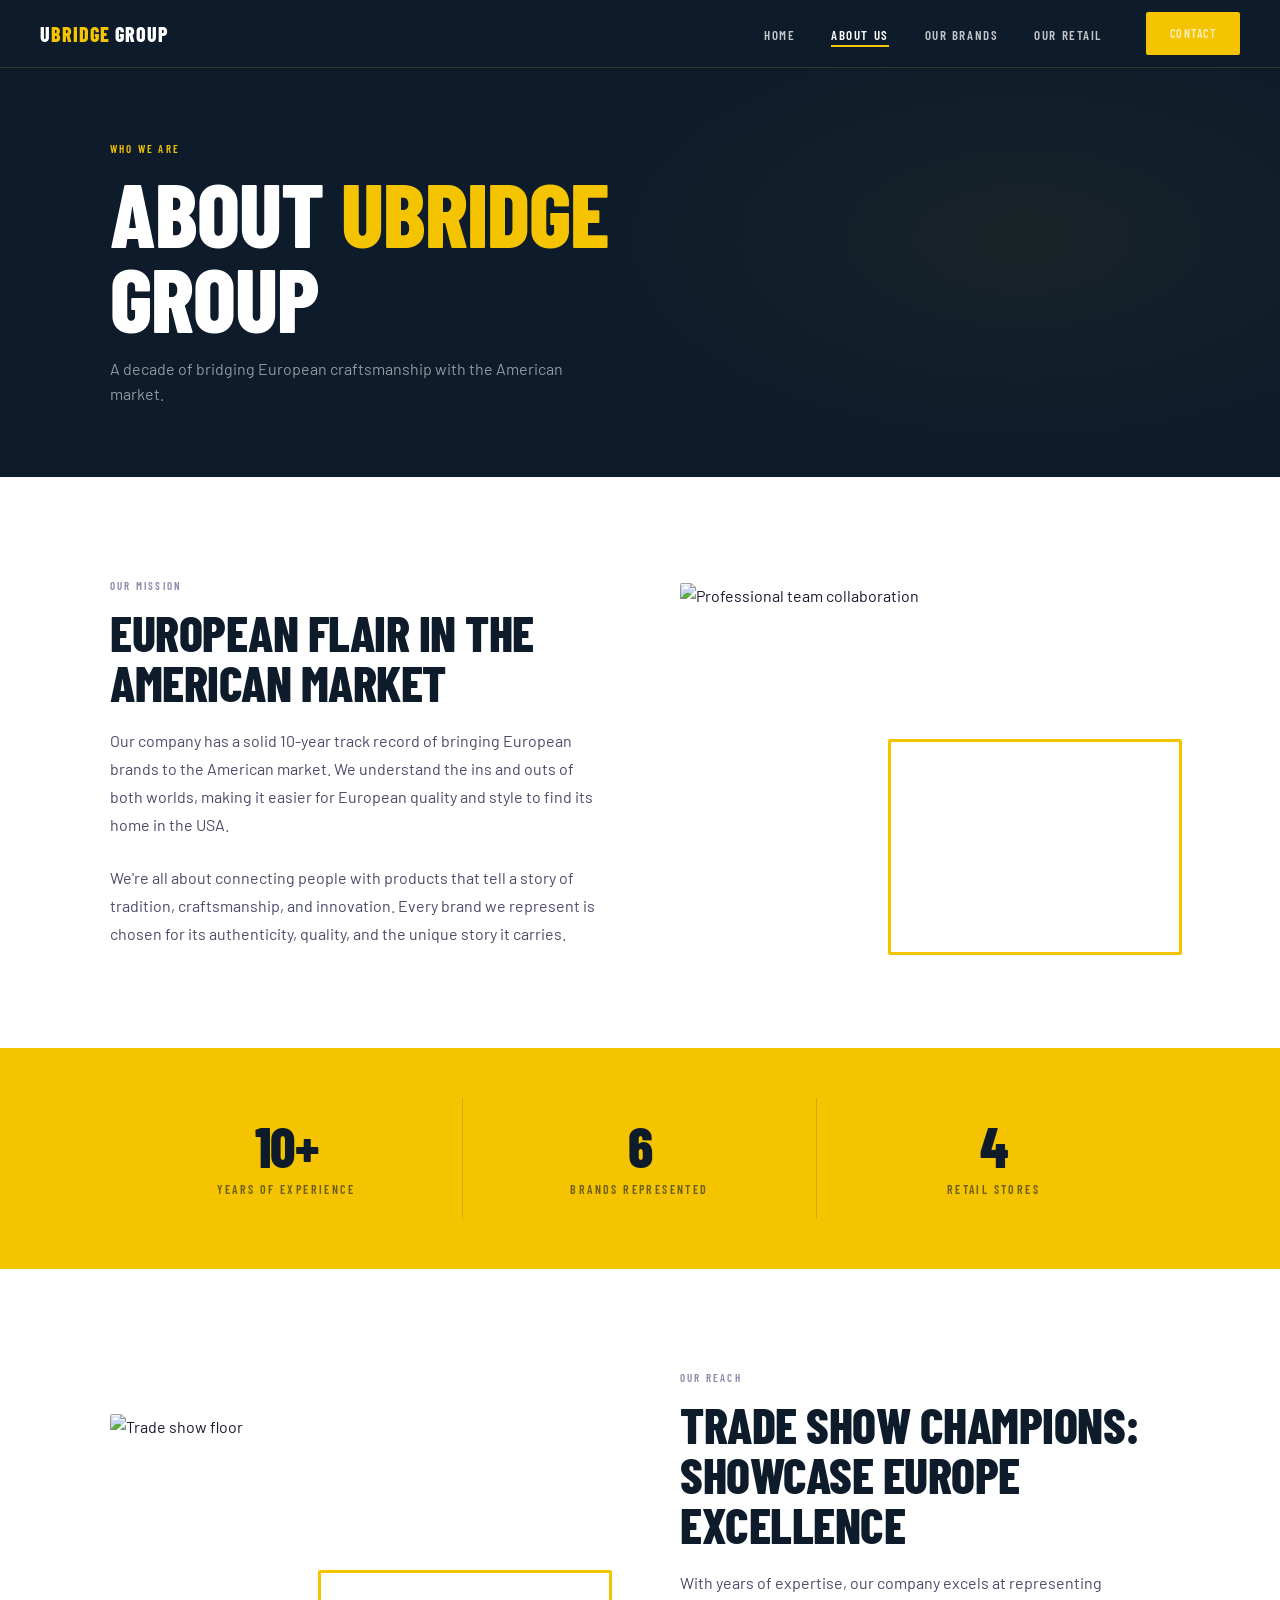
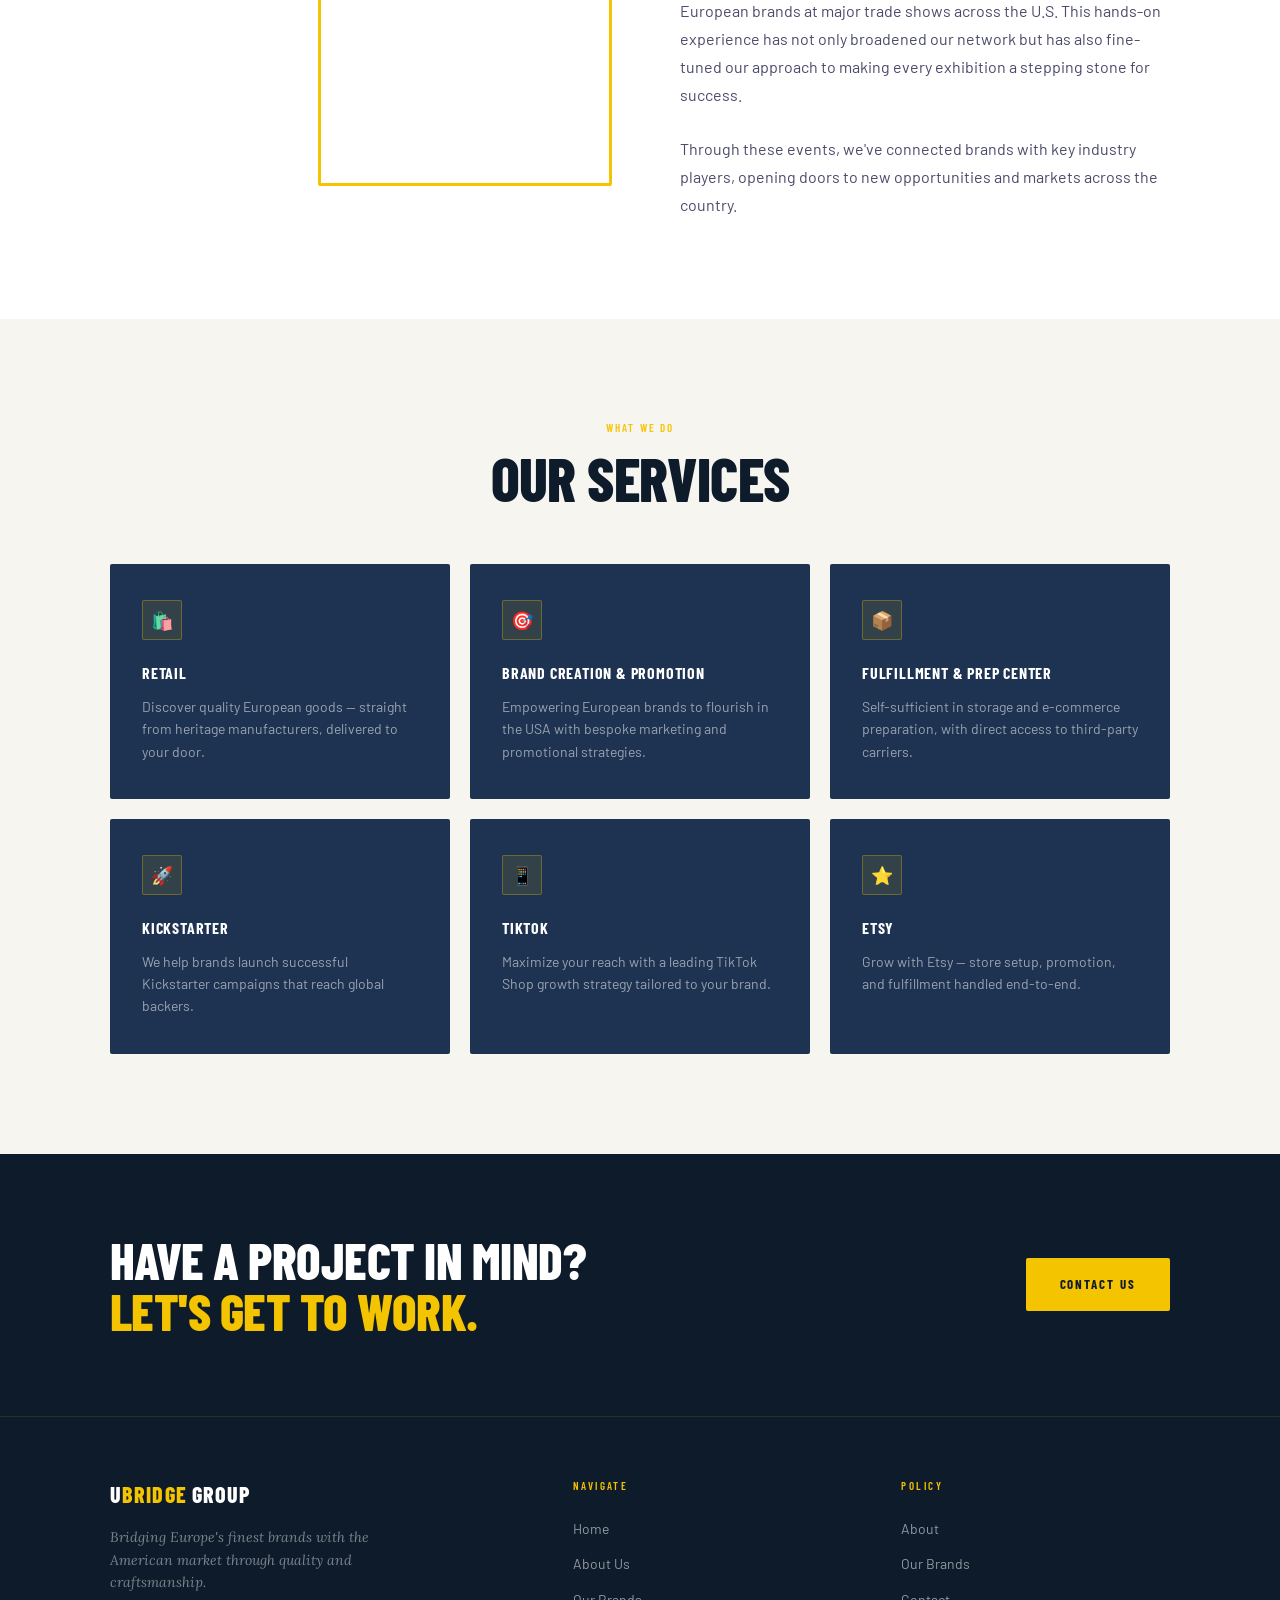
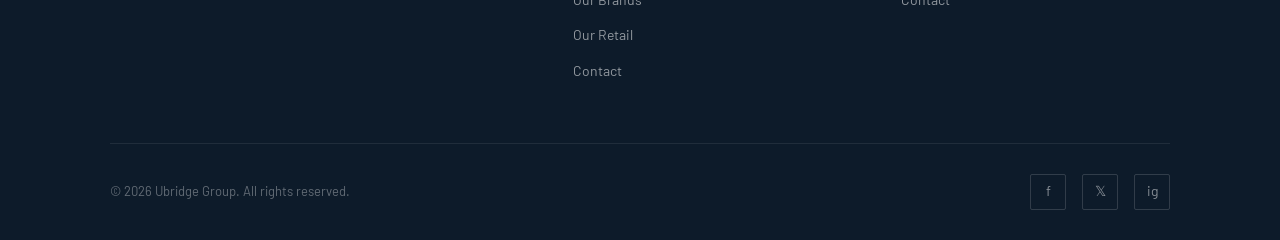
==== about.html @ 3485ab91 "Add files via upload" ====
<!DOCTYPE html>
<html lang="en">
<head>
  <meta charset="UTF-8" />
  <meta name="viewport" content="width=device-width, initial-scale=1.0" />
  <title>About Us — Ubridge Group</title>
  <meta name="description" content="Learn about Ubridge Group's decade-long mission of bringing European excellence to the American market." />
  <link rel="stylesheet" href="style.css" />
</head>
<body>

  <nav class="nav" id="nav">
    <a href="index.html" class="nav__logo">U<span>bridge</span> Group</a>
    <ul class="nav__links" id="navLinks">
      <li><a href="index.html">Home</a></li>
      <li><a href="about.html" class="active">About Us</a></li>
      <li><a href="brands.html">Our Brands</a></li>
      <li><a href="retail.html">Our Retail</a></li>
      <li><a href="contact.html" class="btn btn--yellow">Contact</a></li>
    </ul>
    <button class="nav__hamburger" id="hamburger" aria-label="Menu">
      <span></span><span></span><span></span>
    </button>
  </nav>

  <!-- PAGE HERO -->
  <section class="page-hero">
    <div class="container">
      <span class="label">Who We Are</span>
      <h1 class="page-hero__title">About <span>Ubridge</span><br>Group</h1>
      <p class="page-hero__sub">A decade of bridging European craftsmanship with the American market.</p>
    </div>
  </section>

  <!-- MISSION -->
  <section class="section">
    <div class="container">
      <div class="identity__inner">
        <div class="identity__text fade-up">
          <span class="label label--light">Our Mission</span>
          <h2 class="identity__title">European Flair in the American Market</h2>
          <p class="identity__body">Our company has a solid 10-year track record of bringing European brands to the American market. We understand the ins and outs of both worlds, making it easier for European quality and style to find its home in the USA.</p>
          <br>
          <p class="identity__body">We're all about connecting people with products that tell a story of tradition, craftsmanship, and innovation. Every brand we represent is chosen for its authenticity, quality, and the unique story it carries.</p>
        </div>
        <div class="identity__image fade-up" style="transition-delay:0.15s">
          <img src="https://images.unsplash.com/photo-1600880292203-757bb62b4baf?w=800&q=80" alt="Professional team collaboration" />
        </div>
      </div>
    </div>
  </section>

  <!-- STATS -->
  <div class="stats">
    <div class="container">
      <div class="stats__grid">
        <div class="stat fade-up">
          <div class="stat__number">10+</div>
          <div class="stat__label">Years of Experience</div>
        </div>
        <div class="stat fade-up" style="transition-delay:0.1s">
          <div class="stat__number">6</div>
          <div class="stat__label">Brands Represented</div>
        </div>
        <div class="stat fade-up" style="transition-delay:0.2s">
          <div class="stat__number">4</div>
          <div class="stat__label">Retail Stores</div>
        </div>
      </div>
    </div>
  </div>

  <!-- TRADE SHOWS -->
  <section class="section">
    <div class="container">
      <div class="identity__inner identity__inner--reverse">
        <div class="identity__text fade-up">
          <span class="label label--light">Our Reach</span>
          <h2 class="identity__title">Trade Show Champions: Showcase Europe Excellence</h2>
          <p class="identity__body">With years of expertise, our company excels at representing European brands at major trade shows across the U.S. This hands-on experience has not only broadened our network but has also fine-tuned our approach to making every exhibition a stepping stone for success.</p>
          <br>
          <p class="identity__body">Through these events, we've connected brands with key industry players, opening doors to new opportunities and markets across the country.</p>
        </div>
        <div class="identity__image fade-up" style="transition-delay:0.15s">
          <img src="https://images.unsplash.com/photo-1540575467063-178a50c2df87?w=800&q=80" alt="Trade show floor" />
        </div>
      </div>
    </div>
  </section>

  <!-- WHAT WE DO -->
  <section class="section section--off">
    <div class="container">
      <div class="fade-up" style="text-align:center; margin-bottom:56px;">
        <span class="label">What We Do</span>
        <h2 class="section-title" style="margin:0 auto;">Our Services</h2>
      </div>
      <div class="services__grid" style="background:transparent; gap:20px;">
        <div class="service-card fade-up" style="border-radius:2px;">
          <div class="service-card__icon">🛍️</div>
          <div class="service-card__title">Retail</div>
          <p class="service-card__desc">Discover quality European goods — straight from heritage manufacturers, delivered to your door.</p>
        </div>
        <div class="service-card fade-up" style="transition-delay:0.1s;border-radius:2px;">
          <div class="service-card__icon">🎯</div>
          <div class="service-card__title">Brand Creation &amp; Promotion</div>
          <p class="service-card__desc">Empowering European brands to flourish in the USA with bespoke marketing and promotional strategies.</p>
        </div>
        <div class="service-card fade-up" style="transition-delay:0.2s;border-radius:2px;">
          <div class="service-card__icon">📦</div>
          <div class="service-card__title">Fulfillment &amp; Prep Center</div>
          <p class="service-card__desc">Self-sufficient in storage and e-commerce preparation, with direct access to third-party carriers.</p>
        </div>
        <div class="service-card fade-up" style="transition-delay:0.3s;border-radius:2px;">
          <div class="service-card__icon">🚀</div>
          <div class="service-card__title">Kickstarter</div>
          <p class="service-card__desc">We help brands launch successful Kickstarter campaigns that reach global backers.</p>
        </div>
        <div class="service-card fade-up" style="transition-delay:0.4s;border-radius:2px;">
          <div class="service-card__icon">📱</div>
          <div class="service-card__title">TikTok</div>
          <p class="service-card__desc">Maximize your reach with a leading TikTok Shop growth strategy tailored to your brand.</p>
        </div>
        <div class="service-card fade-up" style="transition-delay:0.5s;border-radius:2px;">
          <div class="service-card__icon">⭐</div>
          <div class="service-card__title">Etsy</div>
          <p class="service-card__desc">Grow with Etsy — store setup, promotion, and fulfillment handled end-to-end.</p>
        </div>
      </div>
    </div>
  </section>

  <!-- CTA BANNER -->
  <section class="cta-banner">
    <div class="container">
      <div class="cta-banner__inner">
        <h2 class="cta-banner__title">Have a project in mind?<br><span>Let's get to work.</span></h2>
        <a href="contact.html" class="btn btn--yellow">Contact Us</a>
      </div>
    </div>
  </section>

  <!-- FOOTER -->
  <footer class="footer">
    <div class="container">
      <div class="footer__inner">
        <div>
          <div class="footer__logo">U<span>bridge</span> Group</div>
          <p class="footer__tagline">Bridging Europe's finest brands with the American market through quality and craftsmanship.</p>
        </div>
        <div>
          <div class="footer__heading">Navigate</div>
          <ul class="footer__links">
            <li><a href="index.html">Home</a></li>
            <li><a href="about.html">About Us</a></li>
            <li><a href="brands.html">Our Brands</a></li>
            <li><a href="retail.html">Our Retail</a></li>
            <li><a href="contact.html">Contact</a></li>
          </ul>
        </div>
        <div>
          <div class="footer__heading">Policy</div>
          <ul class="footer__links">
            <li><a href="about.html">About</a></li>
            <li><a href="brands.html">Our Brands</a></li>
            <li><a href="contact.html">Contact</a></li>
          </ul>
        </div>
      </div>
      <div class="footer__bottom">
        <span class="footer__copy">© 2026 Ubridge Group. All rights reserved.</span>
        <div class="footer__socials">
          <a href="#" aria-label="Facebook">f</a>
          <a href="#" aria-label="X / Twitter">𝕏</a>
          <a href="#" aria-label="Instagram">ig</a>
        </div>
      </div>
    </div>
  </footer>

  <script src="main.js"></script>
</body>
</html>
---- style.css ----
@import url('https://fonts.googleapis.com/css2?family=Barlow+Condensed:wght@400;600;700;800&family=Lora:ital,wght@0,400;0,500;1,400&family=Barlow:wght@300;400;500&display=swap');

/* ── TOKENS ── */
:root {
  --navy:      #0d1b2a;
  --navy-mid:  #142236;
  --navy-light:#1e3352;
  --yellow:    #f5c400;
  --yellow-dim:#d4a900;
  --white:     #ffffff;
  --off-white: #f7f5f0;
  --grey:      #e8e5e0;
  --text:      #1a1a2e;
  --text-mid:  #4a4a6a;
  --text-light:#8888aa;

  --font-display: 'Barlow Condensed', sans-serif;
  --font-body:    'Barlow', sans-serif;
  --font-accent:  'Lora', serif;

  --radius: 2px;
  --transition: 0.3s cubic-bezier(0.25, 0.46, 0.45, 0.94);
  --max-width: 1140px;
}

/* ── RESET ── */
*, *::before, *::after { box-sizing: border-box; margin: 0; padding: 0; }
html { scroll-behavior: smooth; }
body {
  font-family: var(--font-body);
  font-weight: 400;
  color: var(--text);
  background: var(--white);
  line-height: 1.6;
  overflow-x: hidden;
}
img { display: block; max-width: 100%; }
a { text-decoration: none; color: inherit; }
ul { list-style: none; }

/* ── UTILITIES ── */
.container {
  max-width: var(--max-width);
  margin: 0 auto;
  padding: 0 40px;
}
.section { padding: 100px 0; }
.section--dark { background: var(--navy); color: var(--white); }
.section--off { background: var(--off-white); }

.label {
  font-family: var(--font-display);
  font-size: 11px;
  font-weight: 600;
  letter-spacing: 0.2em;
  text-transform: uppercase;
  color: var(--yellow);
  display: block;
  margin-bottom: 12px;
}
.label--light { color: var(--text-light); }

.btn {
  display: inline-block;
  font-family: var(--font-display);
  font-weight: 700;
  font-size: 13px;
  letter-spacing: 0.15em;
  text-transform: uppercase;
  padding: 14px 32px;
  border: 2px solid transparent;
  cursor: pointer;
  transition: var(--transition);
  border-radius: var(--radius);
}
.btn--yellow {
  background: var(--yellow);
  color: var(--navy);
  border-color: var(--yellow);
}
.btn--yellow:hover {
  background: transparent;
  color: var(--yellow);
}
.btn--outline {
  background: transparent;
  color: var(--white);
  border-color: rgba(255,255,255,0.5);
}
.btn--outline:hover {
  border-color: var(--yellow);
  color: var(--yellow);
}
.btn--navy {
  background: var(--navy);
  color: var(--white);
  border-color: var(--navy);
}
.btn--navy:hover {
  background: transparent;
  color: var(--navy);
}

/* ── NAV ── */
.nav {
  position: fixed;
  top: 0; left: 0; right: 0;
  z-index: 1000;
  padding: 0 40px;
  height: 68px;
  display: flex;
  align-items: center;
  justify-content: space-between;
  background: var(--navy);
  border-bottom: 1px solid rgba(245,196,0,0.15);
  transition: var(--transition);
}
.nav.scrolled {
  box-shadow: 0 4px 30px rgba(0,0,0,0.3);
}
.nav__logo {
  font-family: var(--font-display);
  font-weight: 800;
  font-size: 20px;
  letter-spacing: 0.05em;
  text-transform: uppercase;
  color: var(--white);
}
.nav__logo span { color: var(--yellow); }
.nav__links {
  display: flex;
  gap: 36px;
  align-items: center;
}
.nav__links a {
  font-family: var(--font-display);
  font-size: 13px;
  font-weight: 600;
  letter-spacing: 0.12em;
  text-transform: uppercase;
  color: rgba(255,255,255,0.75);
  transition: color var(--transition);
  position: relative;
}
.nav__links a::after {
  content: '';
  position: absolute;
  bottom: -4px; left: 0; right: 0;
  height: 2px;
  background: var(--yellow);
  transform: scaleX(0);
  transform-origin: left;
  transition: transform var(--transition);
}
.nav__links a:hover,
.nav__links a.active { color: var(--white); }
.nav__links a:hover::after,
.nav__links a.active::after { transform: scaleX(1); }
.nav__links .btn { margin-left: 8px; padding: 10px 22px; font-size: 12px; }

.nav__hamburger {
  display: none;
  flex-direction: column;
  gap: 5px;
  cursor: pointer;
  padding: 4px;
}
.nav__hamburger span {
  display: block;
  width: 24px;
  height: 2px;
  background: var(--white);
  transition: var(--transition);
}

/* ── HERO ── */
.hero {
  min-height: 100vh;
  background: var(--navy);
  display: flex;
  align-items: center;
  position: relative;
  overflow: hidden;
  padding-top: 68px;
}
.hero__bg {
  position: absolute;
  inset: 0;
  background:
    radial-gradient(ellipse 80% 60% at 70% 50%, rgba(245,196,0,0.06) 0%, transparent 60%),
    radial-gradient(ellipse 50% 80% at 10% 80%, rgba(30,51,82,0.8) 0%, transparent 50%);
}
.hero__grid-lines {
  position: absolute;
  inset: 0;
  background-image:
    linear-gradient(rgba(245,196,0,0.04) 1px, transparent 1px),
    linear-gradient(90deg, rgba(245,196,0,0.04) 1px, transparent 1px);
  background-size: 80px 80px;
}
.hero__content {
  position: relative;
  z-index: 2;
  max-width: var(--max-width);
  margin: 0 auto;
  padding: 0 40px;
  width: 100%;
}
.hero__eyebrow {
  font-family: var(--font-display);
  font-size: 12px;
  font-weight: 600;
  letter-spacing: 0.3em;
  text-transform: uppercase;
  color: var(--yellow);
  margin-bottom: 24px;
  display: flex;
  align-items: center;
  gap: 12px;
}
.hero__eyebrow::before {
  content: '';
  display: block;
  width: 40px;
  height: 2px;
  background: var(--yellow);
}
.hero__title {
  font-family: var(--font-display);
  font-size: clamp(60px, 9vw, 120px);
  font-weight: 800;
  line-height: 0.9;
  text-transform: uppercase;
  color: var(--white);
  letter-spacing: -0.01em;
  margin-bottom: 32px;
}
.hero__title em {
  font-style: normal;
  color: var(--yellow);
  display: block;
}
.hero__subtitle {
  font-family: var(--font-accent);
  font-size: 18px;
  font-style: italic;
  color: rgba(255,255,255,0.65);
  max-width: 480px;
  line-height: 1.7;
  margin-bottom: 48px;
}
.hero__actions {
  display: flex;
  gap: 16px;
  flex-wrap: wrap;
}
.hero__scroll {
  position: absolute;
  bottom: 40px;
  left: 50%;
  transform: translateX(-50%);
  display: flex;
  flex-direction: column;
  align-items: center;
  gap: 8px;
  color: rgba(255,255,255,0.4);
  font-family: var(--font-display);
  font-size: 10px;
  letter-spacing: 0.2em;
  text-transform: uppercase;
  animation: bounce 2s infinite;
}
.hero__scroll::after {
  content: '';
  display: block;
  width: 1px;
  height: 40px;
  background: linear-gradient(to bottom, rgba(245,196,0,0.6), transparent);
}
@keyframes bounce {
  0%, 100% { transform: translateX(-50%) translateY(0); }
  50% { transform: translateX(-50%) translateY(6px); }
}

/* ── SERVICES STRIP ── */
.services {
  background: var(--navy-mid);
  padding: 70px 0;
  border-top: 1px solid rgba(245,196,0,0.12);
  border-bottom: 1px solid rgba(245,196,0,0.12);
}
.services__grid {
  display: grid;
  grid-template-columns: repeat(3, 1fr);
  gap: 2px;
}
.service-card {
  padding: 36px 32px;
  background: var(--navy-light);
  transition: var(--transition);
  position: relative;
  overflow: hidden;
}
.service-card::before {
  content: '';
  position: absolute;
  bottom: 0; left: 0; right: 0;
  height: 3px;
  background: var(--yellow);
  transform: scaleX(0);
  transition: transform var(--transition);
}
.service-card:hover { background: rgba(30,51,82,0.9); }
.service-card:hover::before { transform: scaleX(1); }
.service-card__icon {
  width: 40px;
  height: 40px;
  background: rgba(245,196,0,0.1);
  border: 1px solid rgba(245,196,0,0.3);
  border-radius: var(--radius);
  display: flex;
  align-items: center;
  justify-content: center;
  margin-bottom: 20px;
  font-size: 18px;
}
.service-card__title {
  font-family: var(--font-display);
  font-size: 16px;
  font-weight: 700;
  letter-spacing: 0.05em;
  text-transform: uppercase;
  color: var(--white);
  margin-bottom: 10px;
}
.service-card__desc {
  font-size: 14px;
  color: rgba(255,255,255,0.55);
  line-height: 1.6;
}

/* ── IDENTITY SECTIONS ── */
.identity {
  padding: 100px 0;
}
.identity__inner {
  display: grid;
  grid-template-columns: 1fr 1fr;
  gap: 80px;
  align-items: center;
}
.identity__inner--reverse { direction: rtl; }
.identity__inner--reverse > * { direction: ltr; }
.identity__text {}
.identity__title {
  font-family: var(--font-display);
  font-size: clamp(32px, 4vw, 50px);
  font-weight: 800;
  text-transform: uppercase;
  line-height: 1.0;
  letter-spacing: -0.01em;
  color: var(--navy);
  margin-bottom: 20px;
}
.identity__body {
  font-size: 16px;
  color: var(--text-mid);
  line-height: 1.75;
}
.identity__image {
  position: relative;
}
.identity__image img {
  width: 100%;
  height: 360px;
  object-fit: cover;
  border-radius: var(--radius);
}
.identity__image::after {
  content: '';
  position: absolute;
  bottom: -12px;
  right: -12px;
  width: 60%;
  height: 60%;
  border: 3px solid var(--yellow);
  border-radius: var(--radius);
  z-index: -1;
}

/* ── STATS BAR ── */
.stats {
  background: var(--yellow);
  padding: 50px 0;
}
.stats__grid {
  display: grid;
  grid-template-columns: repeat(3, 1fr);
  gap: 0;
  text-align: center;
}
.stat {
  padding: 20px;
  border-right: 1px solid rgba(13,27,42,0.15);
}
.stat:last-child { border-right: none; }
.stat__number {
  font-family: var(--font-display);
  font-size: 56px;
  font-weight: 800;
  color: var(--navy);
  line-height: 1;
  letter-spacing: -0.02em;
}
.stat__label {
  font-family: var(--font-display);
  font-size: 12px;
  font-weight: 600;
  letter-spacing: 0.2em;
  text-transform: uppercase;
  color: rgba(13,27,42,0.6);
  margin-top: 6px;
}

/* ── BRANDS PREVIEW ── */
.brands-preview { padding: 100px 0; background: var(--off-white); }
.section-header {
  display: flex;
  justify-content: space-between;
  align-items: flex-end;
  margin-bottom: 56px;
}
.section-title {
  font-family: var(--font-display);
  font-size: clamp(36px, 5vw, 60px);
  font-weight: 800;
  text-transform: uppercase;
  letter-spacing: -0.01em;
  color: var(--navy);
  line-height: 1.0;
}
.section-title--white { color: var(--white); }

/* ── BRANDS GRID ── */
.brands-grid {
  display: grid;
  grid-template-columns: repeat(3, 1fr);
  gap: 20px;
}
.brand-card {
  background: var(--white);
  overflow: hidden;
  border-radius: var(--radius);
  transition: var(--transition);
  box-shadow: 0 2px 20px rgba(0,0,0,0.06);
  cursor: default;
}
.brand-card:hover {
  transform: translateY(-4px);
  box-shadow: 0 12px 40px rgba(0,0,0,0.12);
}
.brand-card__image {
  width: 100%;
  height: 220px;
  object-fit: cover;
  transition: transform 0.5s ease;
}
.brand-card:hover .brand-card__image { transform: scale(1.04); }
.brand-card__body {
  padding: 24px;
}
.brand-card__name {
  font-family: var(--font-display);
  font-size: 14px;
  font-weight: 700;
  letter-spacing: 0.12em;
  text-transform: uppercase;
  color: var(--navy);
  margin-bottom: 8px;
}
.brand-card__desc {
  font-size: 14px;
  color: var(--text-mid);
  line-height: 1.6;
}

/* Full brands page grid */
.brands-full-grid {
  display: grid;
  grid-template-columns: repeat(2, 1fr);
  gap: 32px;
}
.brand-full-card {
  background: var(--white);
  border-radius: var(--radius);
  overflow: hidden;
  box-shadow: 0 2px 20px rgba(0,0,0,0.06);
  transition: var(--transition);
}
.brand-full-card:hover {
  transform: translateY(-4px);
  box-shadow: 0 12px 40px rgba(13,27,42,0.12);
}
.brand-full-card__image {
  width: 100%;
  height: 280px;
  object-fit: cover;
  transition: transform 0.5s ease;
}
.brand-full-card:hover .brand-full-card__image { transform: scale(1.03); }
.brand-full-card__body {
  padding: 28px 32px;
}
.brand-full-card__name {
  font-family: var(--font-display);
  font-size: 18px;
  font-weight: 700;
  letter-spacing: 0.1em;
  text-transform: uppercase;
  color: var(--navy);
  margin-bottom: 10px;
}
.brand-full-card__desc {
  font-size: 15px;
  color: var(--text-mid);
  line-height: 1.7;
}

/* ── TESTIMONIALS ── */
.testimonials { padding: 100px 0; background: var(--white); }
.testimonials__grid {
  display: grid;
  grid-template-columns: repeat(3, 1fr);
  gap: 24px;
  margin-top: 56px;
}
.testimonial {
  padding: 36px 32px;
  background: var(--off-white);
  border-left: 3px solid var(--yellow);
  position: relative;
}
.testimonial__text {
  font-family: var(--font-accent);
  font-style: italic;
  font-size: 15px;
  color: var(--text-mid);
  line-height: 1.75;
  margin-bottom: 24px;
}
.testimonial__author {
  display: flex;
  align-items: center;
  gap: 12px;
}
.testimonial__avatar {
  width: 40px;
  height: 40px;
  background: var(--navy);
  border-radius: 50%;
  display: flex;
  align-items: center;
  justify-content: center;
  font-family: var(--font-display);
  font-weight: 700;
  font-size: 14px;
  color: var(--yellow);
  flex-shrink: 0;
}
.testimonial__name {
  font-family: var(--font-display);
  font-size: 13px;
  font-weight: 700;
  text-transform: uppercase;
  letter-spacing: 0.08em;
  color: var(--navy);
}
.testimonial__company {
  font-size: 12px;
  color: var(--text-light);
  margin-top: 2px;
}

/* ── CTA BANNER ── */
.cta-banner {
  background: var(--navy);
  padding: 80px 0;
}
.cta-banner__inner {
  display: flex;
  justify-content: space-between;
  align-items: center;
  gap: 40px;
}
.cta-banner__title {
  font-family: var(--font-display);
  font-size: clamp(32px, 4vw, 54px);
  font-weight: 800;
  text-transform: uppercase;
  color: var(--white);
  line-height: 1.0;
  letter-spacing: -0.01em;
}
.cta-banner__title span { color: var(--yellow); }

/* ── PAGE HERO (inner pages) ── */
.page-hero {
  background: var(--navy);
  padding: 140px 0 70px;
  position: relative;
  overflow: hidden;
}
.page-hero::after {
  content: '';
  position: absolute;
  inset: 0;
  background: radial-gradient(ellipse 60% 80% at 80% 50%, rgba(245,196,0,0.05) 0%, transparent 60%);
  pointer-events: none;
}
.page-hero__title {
  font-family: var(--font-display);
  font-size: clamp(48px, 7vw, 90px);
  font-weight: 800;
  text-transform: uppercase;
  color: var(--white);
  letter-spacing: -0.01em;
  line-height: 0.95;
  position: relative;
  z-index: 1;
}
.page-hero__title span { color: var(--yellow); }
.page-hero__sub {
  font-size: 16px;
  color: rgba(255,255,255,0.55);
  margin-top: 16px;
  max-width: 500px;
  position: relative;
  z-index: 1;
}

/* ── RETAIL SECTION ── */
.retail-cards {
  display: grid;
  grid-template-columns: repeat(3, 1fr);
  gap: 24px;
  margin-bottom: 60px;
}
.retail-card {
  background: var(--white);
  border-radius: var(--radius);
  overflow: hidden;
  box-shadow: 0 2px 20px rgba(0,0,0,0.06);
  padding: 36px 32px 40px;
  transition: var(--transition);
  position: relative;
  border-top: 3px solid var(--yellow);
}
.retail-card:hover {
  transform: translateY(-4px);
  box-shadow: 0 12px 40px rgba(13,27,42,0.1);
}
.retail-card__icon {
  width: 48px;
  height: 48px;
  background: var(--navy);
  display: flex;
  align-items: center;
  justify-content: center;
  border-radius: var(--radius);
  margin-bottom: 20px;
  font-size: 22px;
}
.retail-card__name {
  font-family: var(--font-display);
  font-size: 18px;
  font-weight: 700;
  letter-spacing: 0.06em;
  text-transform: uppercase;
  color: var(--navy);
  margin-bottom: 10px;
}
.retail-card__desc {
  font-size: 14px;
  color: var(--text-mid);
  line-height: 1.7;
  margin-bottom: 24px;
}
.retail-card__link {
  font-family: var(--font-display);
  font-size: 12px;
  font-weight: 700;
  letter-spacing: 0.15em;
  text-transform: uppercase;
  color: var(--yellow-dim);
  display: flex;
  align-items: center;
  gap: 6px;
  transition: gap var(--transition);
}
.retail-card:hover .retail-card__link { gap: 10px; }

/* BH PREP feature block */
.prep-block {
  display: grid;
  grid-template-columns: 1fr 1fr;
  gap: 0;
  background: var(--navy);
  border-radius: var(--radius);
  overflow: hidden;
  margin: 60px 0;
}
.prep-block__content {
  padding: 60px;
  display: flex;
  flex-direction: column;
  justify-content: center;
}
.prep-block__tag {
  font-family: var(--font-display);
  font-size: 10px;
  font-weight: 600;
  letter-spacing: 0.25em;
  text-transform: uppercase;
  color: var(--yellow);
  margin-bottom: 16px;
}
.prep-block__title {
  font-family: var(--font-display);
  font-size: 44px;
  font-weight: 800;
  text-transform: uppercase;
  color: var(--white);
  line-height: 1.0;
  margin-bottom: 20px;
}
.prep-block__desc {
  font-size: 15px;
  color: rgba(255,255,255,0.6);
  line-height: 1.75;
  margin-bottom: 32px;
}
.prep-block__image {
  height: 100%;
  min-height: 400px;
  object-fit: cover;
  width: 100%;
}

/* distributor block */
.distributor {
  display: grid;
  grid-template-columns: 1fr 1fr;
  gap: 60px;
  align-items: center;
  padding: 80px 0;
}
.distributor__image {
  background: var(--off-white);
  border-radius: var(--radius);
  overflow: hidden;
  padding: 40px;
  display: flex;
  align-items: center;
  justify-content: center;
  min-height: 320px;
}
.distributor__image img { max-height: 240px; object-fit: contain; }
.distributor__title {
  font-family: var(--font-display);
  font-size: 36px;
  font-weight: 800;
  text-transform: uppercase;
  color: var(--navy);
  line-height: 1.05;
  margin-bottom: 20px;
}
.distributor__body {
  font-size: 15px;
  color: var(--text-mid);
  line-height: 1.8;
  margin-bottom: 16px;
}

/* ── CONTACT PAGE ── */
.contact-grid {
  display: grid;
  grid-template-columns: 1fr 1.4fr;
  gap: 80px;
  align-items: start;
}
.contact-info__title {
  font-family: var(--font-display);
  font-size: 28px;
  font-weight: 700;
  text-transform: uppercase;
  color: var(--navy);
  margin-bottom: 16px;
}
.contact-info__body {
  font-size: 15px;
  color: var(--text-mid);
  line-height: 1.8;
  margin-bottom: 36px;
}
.contact-detail {
  display: flex;
  align-items: flex-start;
  gap: 16px;
  margin-bottom: 24px;
}
.contact-detail__icon {
  width: 44px;
  height: 44px;
  background: var(--navy);
  border-radius: var(--radius);
  display: flex;
  align-items: center;
  justify-content: center;
  font-size: 18px;
  flex-shrink: 0;
}
.contact-detail__label {
  font-family: var(--font-display);
  font-size: 11px;
  font-weight: 600;
  letter-spacing: 0.2em;
  text-transform: uppercase;
  color: var(--yellow-dim);
  margin-bottom: 4px;
}
.contact-detail__value {
  font-size: 15px;
  color: var(--text);
}

.contact-form { }
.form-row {
  display: grid;
  grid-template-columns: 1fr 1fr;
  gap: 20px;
}
.form-group { margin-bottom: 20px; }
.form-group label {
  display: block;
  font-family: var(--font-display);
  font-size: 11px;
  font-weight: 600;
  letter-spacing: 0.18em;
  text-transform: uppercase;
  color: var(--text-mid);
  margin-bottom: 8px;
}
.form-group input,
.form-group select,
.form-group textarea {
  width: 100%;
  padding: 14px 18px;
  border: 1.5px solid var(--grey);
  border-radius: var(--radius);
  font-family: var(--font-body);
  font-size: 15px;
  color: var(--text);
  background: var(--white);
  transition: border-color var(--transition);
  outline: none;
  -webkit-appearance: none;
}
.form-group input:focus,
.form-group select:focus,
.form-group textarea:focus {
  border-color: var(--navy);
}
.form-group textarea { resize: vertical; min-height: 130px; }

/* ── FOOTER ── */
.footer {
  background: var(--navy);
  padding: 60px 0 30px;
  border-top: 1px solid rgba(245,196,0,0.12);
}
.footer__inner {
  display: grid;
  grid-template-columns: 1.5fr 1fr 1fr;
  gap: 60px;
  margin-bottom: 50px;
}
.footer__logo {
  font-family: var(--font-display);
  font-size: 22px;
  font-weight: 800;
  letter-spacing: 0.05em;
  text-transform: uppercase;
  color: var(--white);
  margin-bottom: 14px;
}
.footer__logo span { color: var(--yellow); }
.footer__tagline {
  font-family: var(--font-accent);
  font-style: italic;
  font-size: 14px;
  color: rgba(255,255,255,0.45);
  line-height: 1.6;
  max-width: 260px;
}
.footer__heading {
  font-family: var(--font-display);
  font-size: 11px;
  font-weight: 600;
  letter-spacing: 0.22em;
  text-transform: uppercase;
  color: var(--yellow);
  margin-bottom: 20px;
}
.footer__links li { margin-bottom: 10px; }
.footer__links a {
  font-size: 14px;
  color: rgba(255,255,255,0.55);
  transition: color var(--transition);
}
.footer__links a:hover { color: var(--white); }
.footer__bottom {
  display: flex;
  justify-content: space-between;
  align-items: center;
  padding-top: 30px;
  border-top: 1px solid rgba(255,255,255,0.08);
}
.footer__copy {
  font-size: 13px;
  color: rgba(255,255,255,0.35);
}
.footer__socials {
  display: flex;
  gap: 16px;
}
.footer__socials a {
  width: 36px;
  height: 36px;
  border: 1px solid rgba(255,255,255,0.15);
  border-radius: var(--radius);
  display: flex;
  align-items: center;
  justify-content: center;
  color: rgba(255,255,255,0.5);
  font-size: 14px;
  transition: var(--transition);
}
.footer__socials a:hover {
  border-color: var(--yellow);
  color: var(--yellow);
}

/* ── ANIMATIONS ── */
.fade-up {
  opacity: 0;
  transform: translateY(30px);
  transition: opacity 0.7s ease, transform 0.7s ease;
}
.fade-up.visible {
  opacity: 1;
  transform: none;
}

/* ── RESPONSIVE ── */
@media (max-width: 900px) {
  .container { padding: 0 24px; }
  .section { padding: 70px 0; }

  .nav__links { display: none; }
  .nav__links.open {
    display: flex;
    flex-direction: column;
    position: absolute;
    top: 68px;
    left: 0; right: 0;
    background: var(--navy);
    padding: 24px 24px 32px;
    gap: 20px;
    border-bottom: 1px solid rgba(245,196,0,0.15);
  }
  .nav__hamburger { display: flex; }

  .hero__title { font-size: clamp(48px, 12vw, 80px); }
  .services__grid { grid-template-columns: 1fr 1fr; }
  .identity__inner { grid-template-columns: 1fr; gap: 40px; }
  .identity__inner--reverse { direction: ltr; }
  .brands-grid { grid-template-columns: 1fr 1fr; }
  .brands-full-grid { grid-template-columns: 1fr; }
  .testimonials__grid { grid-template-columns: 1fr; }
  .cta-banner__inner { flex-direction: column; text-align: center; }
  .retail-cards { grid-template-columns: 1fr; }
  .prep-block { grid-template-columns: 1fr; }
  .prep-block__image { min-height: 260px; }
  .distributor { grid-template-columns: 1fr; }
  .contact-grid { grid-template-columns: 1fr; }
  .form-row { grid-template-columns: 1fr; }
  .footer__inner { grid-template-columns: 1fr 1fr; gap: 40px; }
  .stats__grid { grid-template-columns: 1fr; }
  .stat { border-right: none; border-bottom: 1px solid rgba(13,27,42,0.15); }
  .stat:last-child { border-bottom: none; }
  .section-header { flex-direction: column; align-items: flex-start; gap: 20px; }
}

@media (max-width: 600px) {
  .services__grid { grid-template-columns: 1fr; }
  .brands-grid { grid-template-columns: 1fr; }
  .footer__inner { grid-template-columns: 1fr; }
  .footer__bottom { flex-direction: column; gap: 16px; text-align: center; }
  .hero__actions { flex-direction: column; }
  .hero__actions .btn { text-align: center; }
}
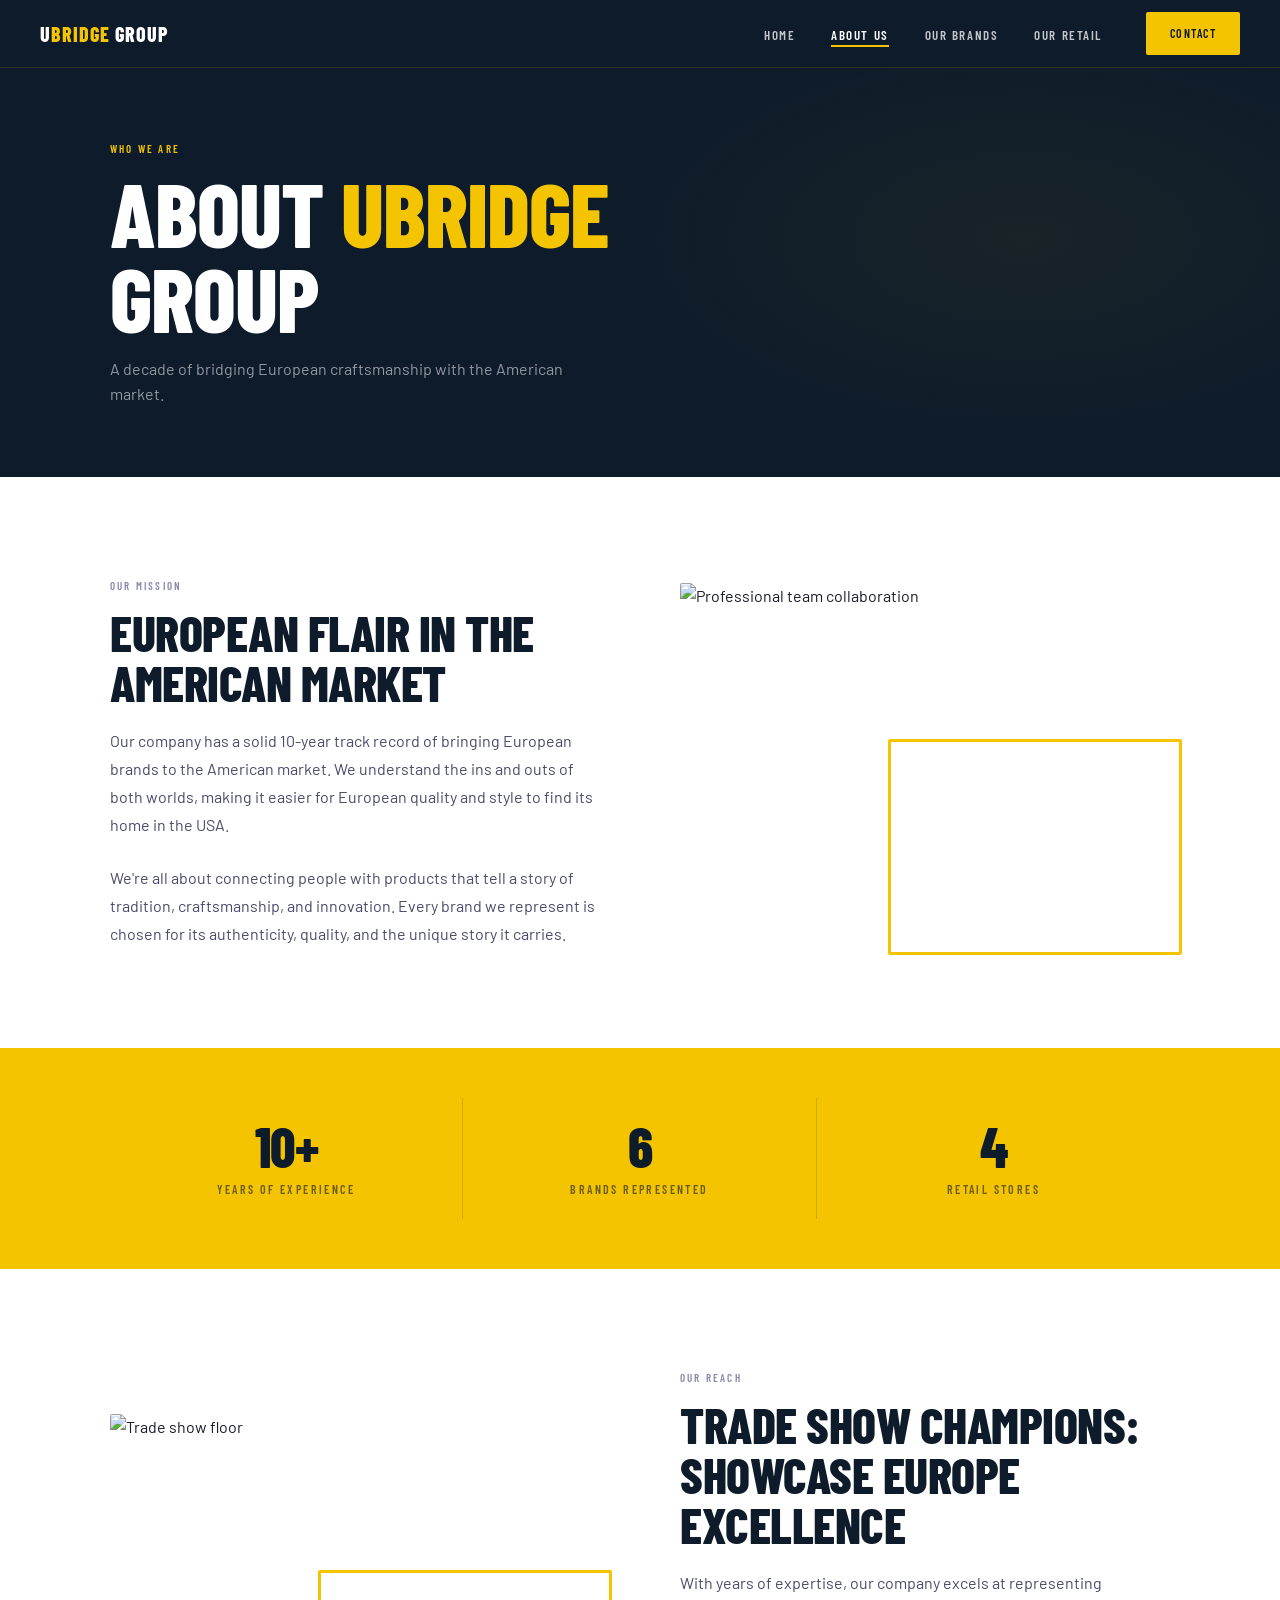
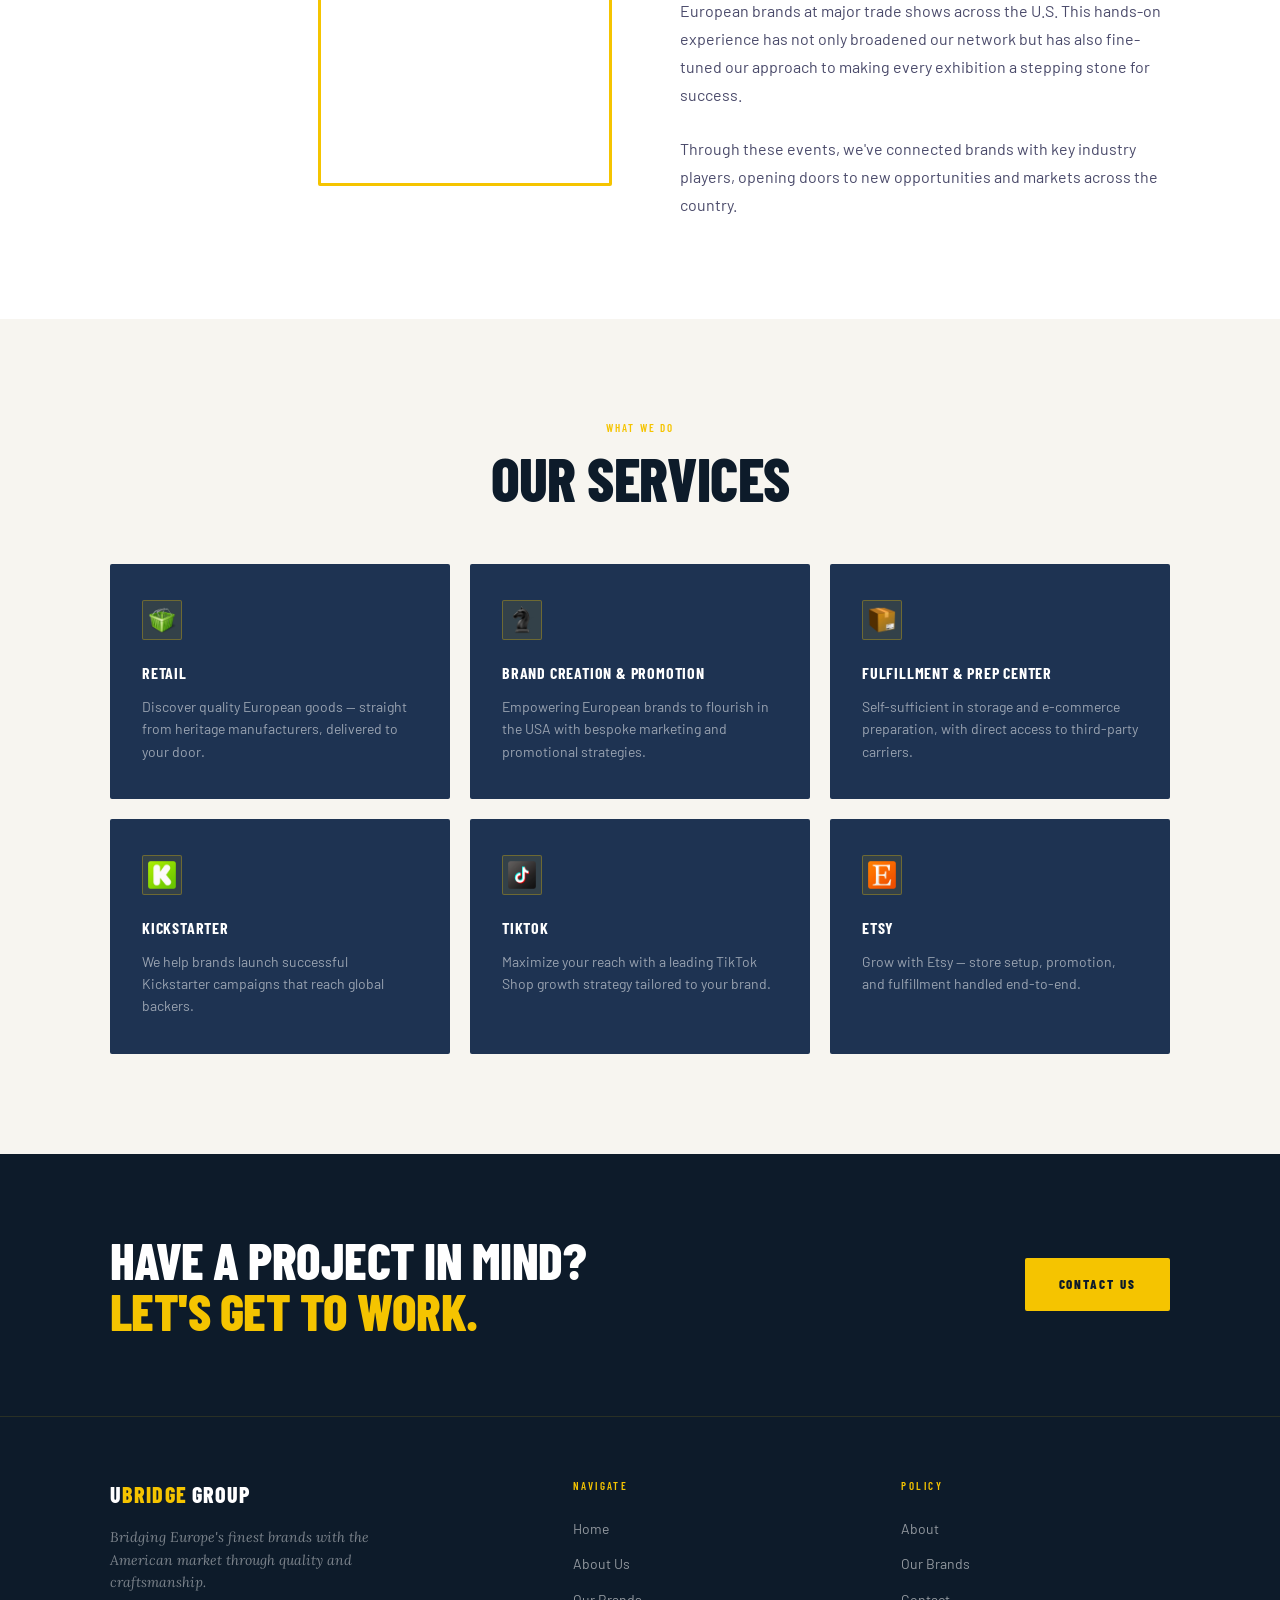
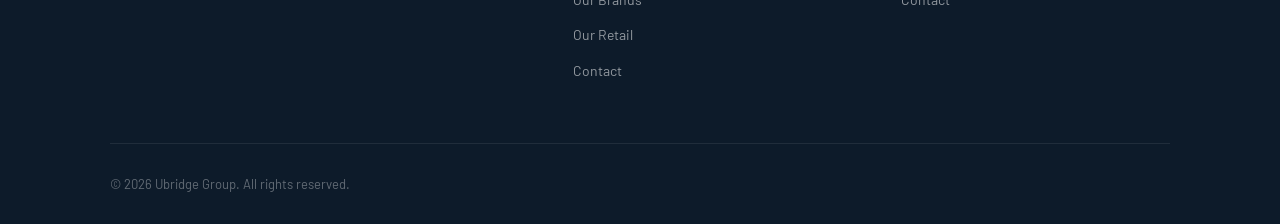
==== commit b6966c23: "Add files via upload" ====
--- a/about.html
+++ b/about.html
@@ -97,32 +97,32 @@
       </div>
       <div class="services__grid" style="background:transparent; gap:20px;">
         <div class="service-card fade-up" style="border-radius:2px;">
-          <div class="service-card__icon">🛍️</div>
+          <div class="service-card__icon"><img src="images/Retail.webp" alt="Retail" style="width:28px;height:28px;object-fit:contain;" /></div>
           <div class="service-card__title">Retail</div>
           <p class="service-card__desc">Discover quality European goods — straight from heritage manufacturers, delivered to your door.</p>
         </div>
         <div class="service-card fade-up" style="transition-delay:0.1s;border-radius:2px;">
-          <div class="service-card__icon">🎯</div>
+          <div class="service-card__icon"><img src="images/BrandCreation.webp" alt="Brand Creation" style="width:28px;height:28px;object-fit:contain;" /></div>
           <div class="service-card__title">Brand Creation &amp; Promotion</div>
           <p class="service-card__desc">Empowering European brands to flourish in the USA with bespoke marketing and promotional strategies.</p>
         </div>
         <div class="service-card fade-up" style="transition-delay:0.2s;border-radius:2px;">
-          <div class="service-card__icon">📦</div>
+          <div class="service-card__icon"><img src="images/FulfillmentIcon.webp" alt="Fulfillment" style="width:28px;height:28px;object-fit:contain;" /></div>
           <div class="service-card__title">Fulfillment &amp; Prep Center</div>
           <p class="service-card__desc">Self-sufficient in storage and e-commerce preparation, with direct access to third-party carriers.</p>
         </div>
         <div class="service-card fade-up" style="transition-delay:0.3s;border-radius:2px;">
-          <div class="service-card__icon">🚀</div>
+          <div class="service-card__icon"><img src="images/Kickstarter.webp" alt="Kickstarter" style="width:28px;height:28px;object-fit:contain;" /></div>
           <div class="service-card__title">Kickstarter</div>
           <p class="service-card__desc">We help brands launch successful Kickstarter campaigns that reach global backers.</p>
         </div>
         <div class="service-card fade-up" style="transition-delay:0.4s;border-radius:2px;">
-          <div class="service-card__icon">📱</div>
+          <div class="service-card__icon"><img src="images/TikTok.webp" alt="TikTok" style="width:28px;height:28px;object-fit:contain;" /></div>
           <div class="service-card__title">TikTok</div>
           <p class="service-card__desc">Maximize your reach with a leading TikTok Shop growth strategy tailored to your brand.</p>
         </div>
         <div class="service-card fade-up" style="transition-delay:0.5s;border-radius:2px;">
-          <div class="service-card__icon">⭐</div>
+          <div class="service-card__icon"><img src="images/Etsy.webp" alt="Etsy" style="width:28px;height:28px;object-fit:contain;" /></div>
           <div class="service-card__title">Etsy</div>
           <p class="service-card__desc">Grow with Etsy — store setup, promotion, and fulfillment handled end-to-end.</p>
         </div>
@@ -169,11 +169,6 @@
       </div>
       <div class="footer__bottom">
         <span class="footer__copy">© 2026 Ubridge Group. All rights reserved.</span>
-        <div class="footer__socials">
-          <a href="#" aria-label="Facebook">f</a>
-          <a href="#" aria-label="X / Twitter">𝕏</a>
-          <a href="#" aria-label="Instagram">ig</a>
-        </div>
       </div>
     </div>
   </footer>
--- a/style.css
+++ b/style.css
@@ -77,6 +77,7 @@
   background: var(--yellow);
   color: var(--navy);
   border-color: var(--yellow);
+  font-weight: 800;
 }
 .btn--yellow:hover {
   background: transparent;
@@ -157,6 +158,8 @@
 .nav__links a:hover::after,
 .nav__links a.active::after { transform: scaleX(1); }
 .nav__links .btn { margin-left: 8px; padding: 10px 22px; font-size: 12px; }
+.nav__links .btn--yellow { color: var(--navy); }
+.nav__links .btn--yellow:hover { color: var(--yellow); }
 
 .nav__hamburger {
   display: none;
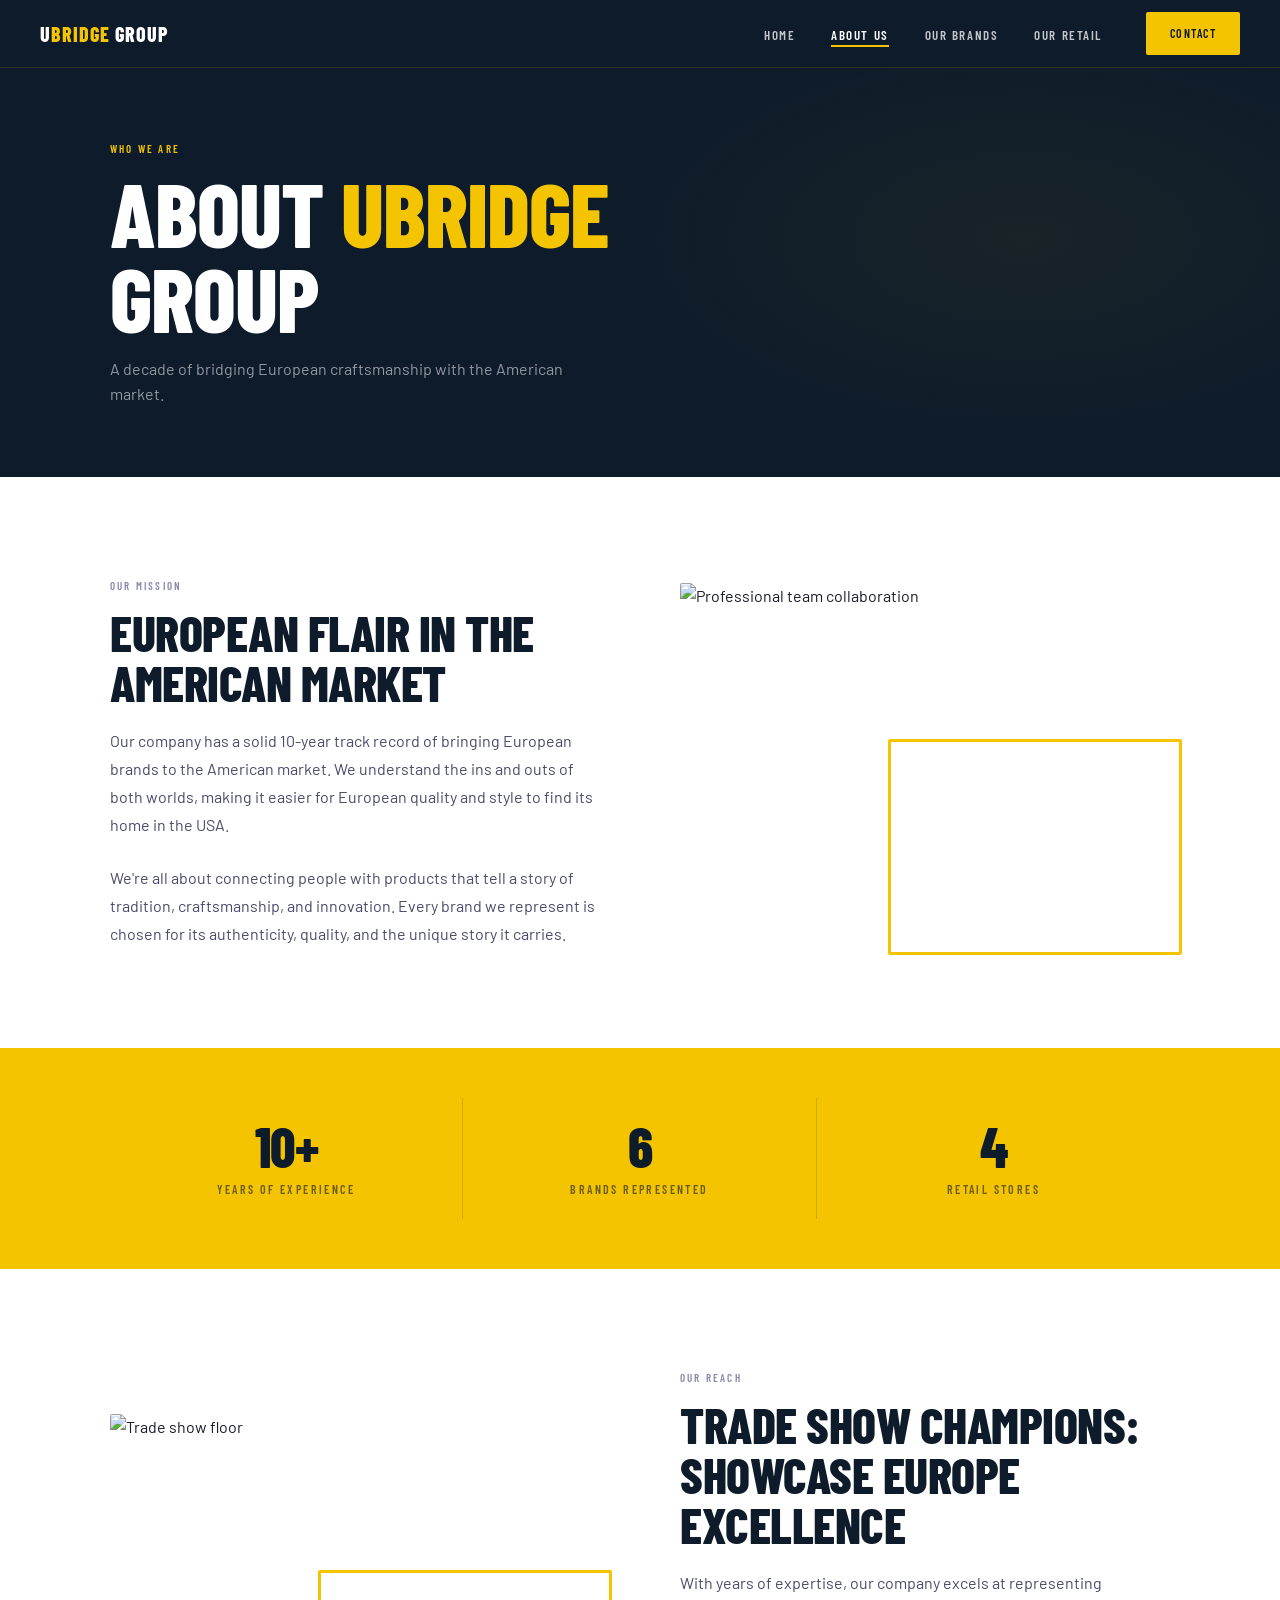
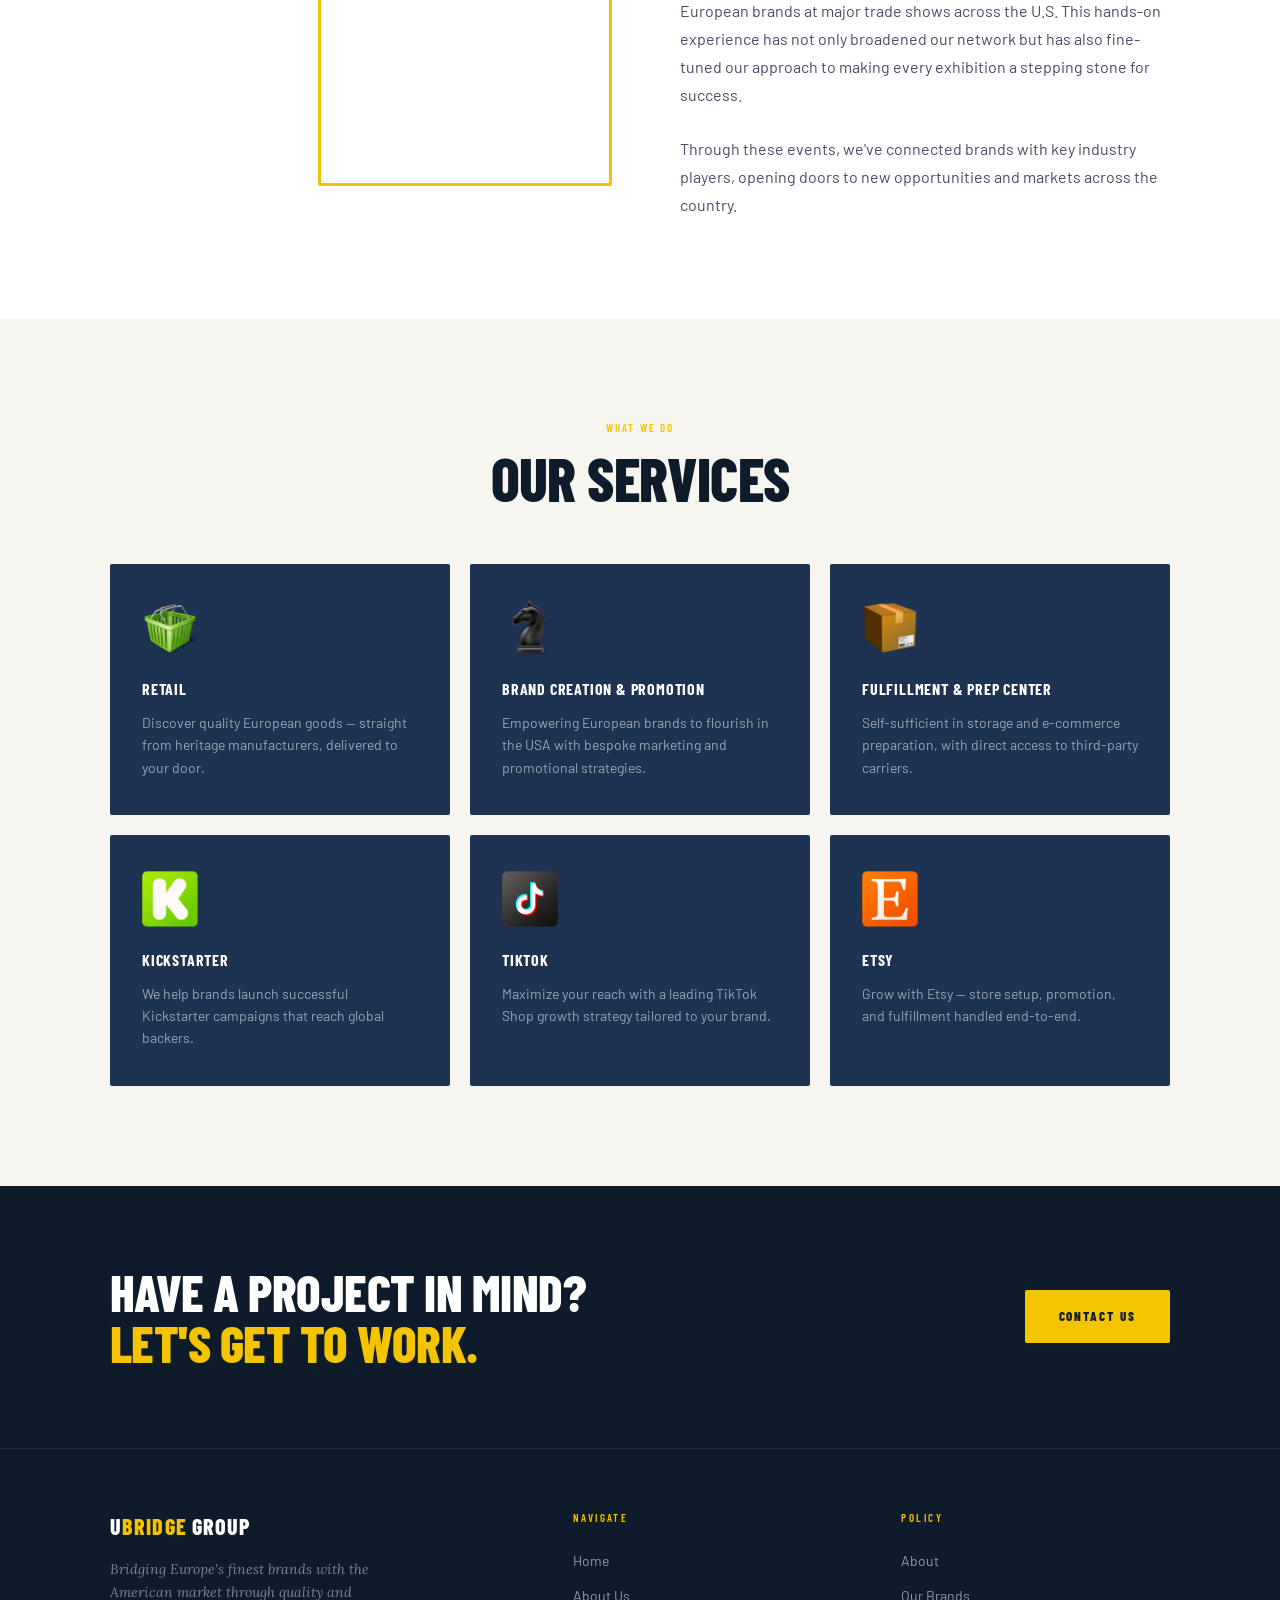
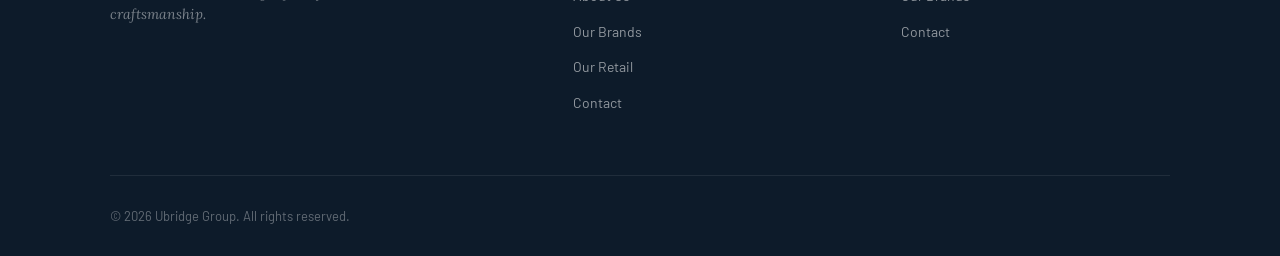
==== commit 5f7d7b73: "Add files via upload" ====
--- a/about.html
+++ b/about.html
@@ -97,32 +97,32 @@
       </div>
       <div class="services__grid" style="background:transparent; gap:20px;">
         <div class="service-card fade-up" style="border-radius:2px;">
-          <div class="service-card__icon"><img src="images/Retail.webp" alt="Retail" style="width:28px;height:28px;object-fit:contain;" /></div>
+          <div class="service-card__icon"><img src="images/Retail.webp" alt="Retail" /></div>
           <div class="service-card__title">Retail</div>
           <p class="service-card__desc">Discover quality European goods — straight from heritage manufacturers, delivered to your door.</p>
         </div>
         <div class="service-card fade-up" style="transition-delay:0.1s;border-radius:2px;">
-          <div class="service-card__icon"><img src="images/BrandCreation.webp" alt="Brand Creation" style="width:28px;height:28px;object-fit:contain;" /></div>
+          <div class="service-card__icon"><img src="images/BrandCreation.webp" alt="Brand Creation" /></div>
           <div class="service-card__title">Brand Creation &amp; Promotion</div>
           <p class="service-card__desc">Empowering European brands to flourish in the USA with bespoke marketing and promotional strategies.</p>
         </div>
         <div class="service-card fade-up" style="transition-delay:0.2s;border-radius:2px;">
-          <div class="service-card__icon"><img src="images/FulfillmentIcon.webp" alt="Fulfillment" style="width:28px;height:28px;object-fit:contain;" /></div>
+          <div class="service-card__icon"><img src="images/FulfillmentIcon.webp" alt="Fulfillment" /></div>
           <div class="service-card__title">Fulfillment &amp; Prep Center</div>
           <p class="service-card__desc">Self-sufficient in storage and e-commerce preparation, with direct access to third-party carriers.</p>
         </div>
         <div class="service-card fade-up" style="transition-delay:0.3s;border-radius:2px;">
-          <div class="service-card__icon"><img src="images/Kickstarter.webp" alt="Kickstarter" style="width:28px;height:28px;object-fit:contain;" /></div>
+          <div class="service-card__icon"><img src="images/Kickstarter.webp" alt="Kickstarter" /></div>
           <div class="service-card__title">Kickstarter</div>
           <p class="service-card__desc">We help brands launch successful Kickstarter campaigns that reach global backers.</p>
         </div>
         <div class="service-card fade-up" style="transition-delay:0.4s;border-radius:2px;">
-          <div class="service-card__icon"><img src="images/TikTok.webp" alt="TikTok" style="width:28px;height:28px;object-fit:contain;" /></div>
+          <div class="service-card__icon"><img src="images/TikTok.webp" alt="TikTok" /></div>
           <div class="service-card__title">TikTok</div>
           <p class="service-card__desc">Maximize your reach with a leading TikTok Shop growth strategy tailored to your brand.</p>
         </div>
         <div class="service-card fade-up" style="transition-delay:0.5s;border-radius:2px;">
-          <div class="service-card__icon"><img src="images/Etsy.webp" alt="Etsy" style="width:28px;height:28px;object-fit:contain;" /></div>
+          <div class="service-card__icon"><img src="images/Etsy.webp" alt="Etsy" /></div>
           <div class="service-card__title">Etsy</div>
           <p class="service-card__desc">Grow with Etsy — store setup, promotion, and fulfillment handled end-to-end.</p>
         </div>
--- a/style.css
+++ b/style.css
@@ -158,8 +158,10 @@
 .nav__links a:hover::after,
 .nav__links a.active::after { transform: scaleX(1); }
 .nav__links .btn { margin-left: 8px; padding: 10px 22px; font-size: 12px; }
-.nav__links .btn--yellow { color: var(--navy); }
-.nav__links .btn--yellow:hover { color: var(--yellow); }
+.nav__links .btn--yellow,
+.nav__links .btn--yellow:link,
+.nav__links .btn--yellow:visited { color: var(--navy) !important; }
+.nav__links .btn--yellow:hover { color: var(--yellow) !important; }
 
 .nav__hamburger {
   display: none;
@@ -316,16 +318,22 @@
 .service-card:hover { background: rgba(30,51,82,0.9); }
 .service-card:hover::before { transform: scaleX(1); }
 .service-card__icon {
-  width: 40px;
-  height: 40px;
-  background: rgba(245,196,0,0.1);
-  border: 1px solid rgba(245,196,0,0.3);
+  width: 56px;
+  height: 56px;
+  background: transparent;
+  border: none;
   border-radius: var(--radius);
   display: flex;
   align-items: center;
   justify-content: center;
   margin-bottom: 20px;
   font-size: 18px;
+  overflow: hidden;
+}
+.service-card__icon img {
+  width: 100%;
+  height: 100%;
+  object-fit: contain;
 }
 .service-card__title {
   font-family: var(--font-display);
@@ -506,9 +514,11 @@
 }
 .brand-full-card__image {
   width: 100%;
-  height: 280px;
-  object-fit: cover;
+  height: auto;
+  object-fit: contain;
+  display: block;
   transition: transform 0.5s ease;
+  background: var(--off-white);
 }
 .brand-full-card:hover .brand-full-card__image { transform: scale(1.03); }
 .brand-full-card__body {
@@ -542,6 +552,9 @@
   background: var(--off-white);
   border-left: 3px solid var(--yellow);
   position: relative;
+  display: flex;
+  flex-direction: column;
+  justify-content: space-between;
 }
 .testimonial__text {
   font-family: var(--font-accent);
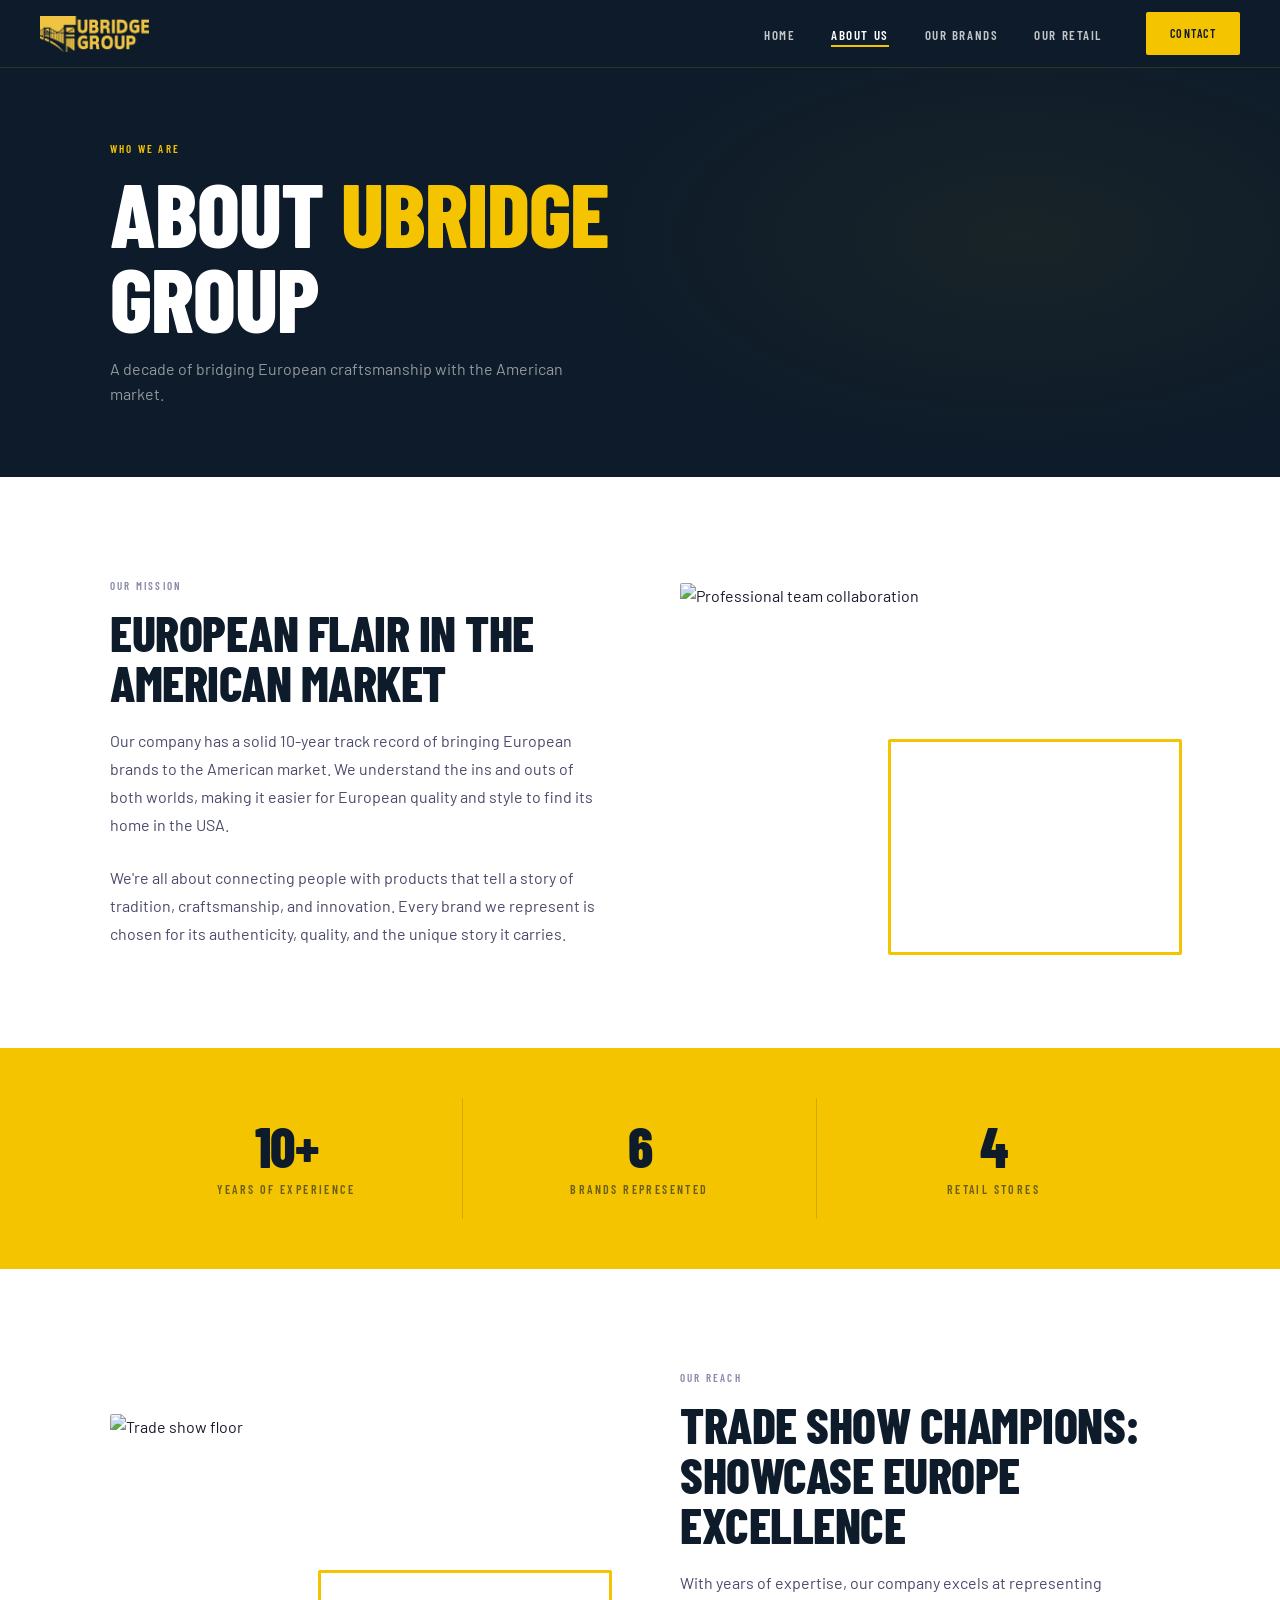
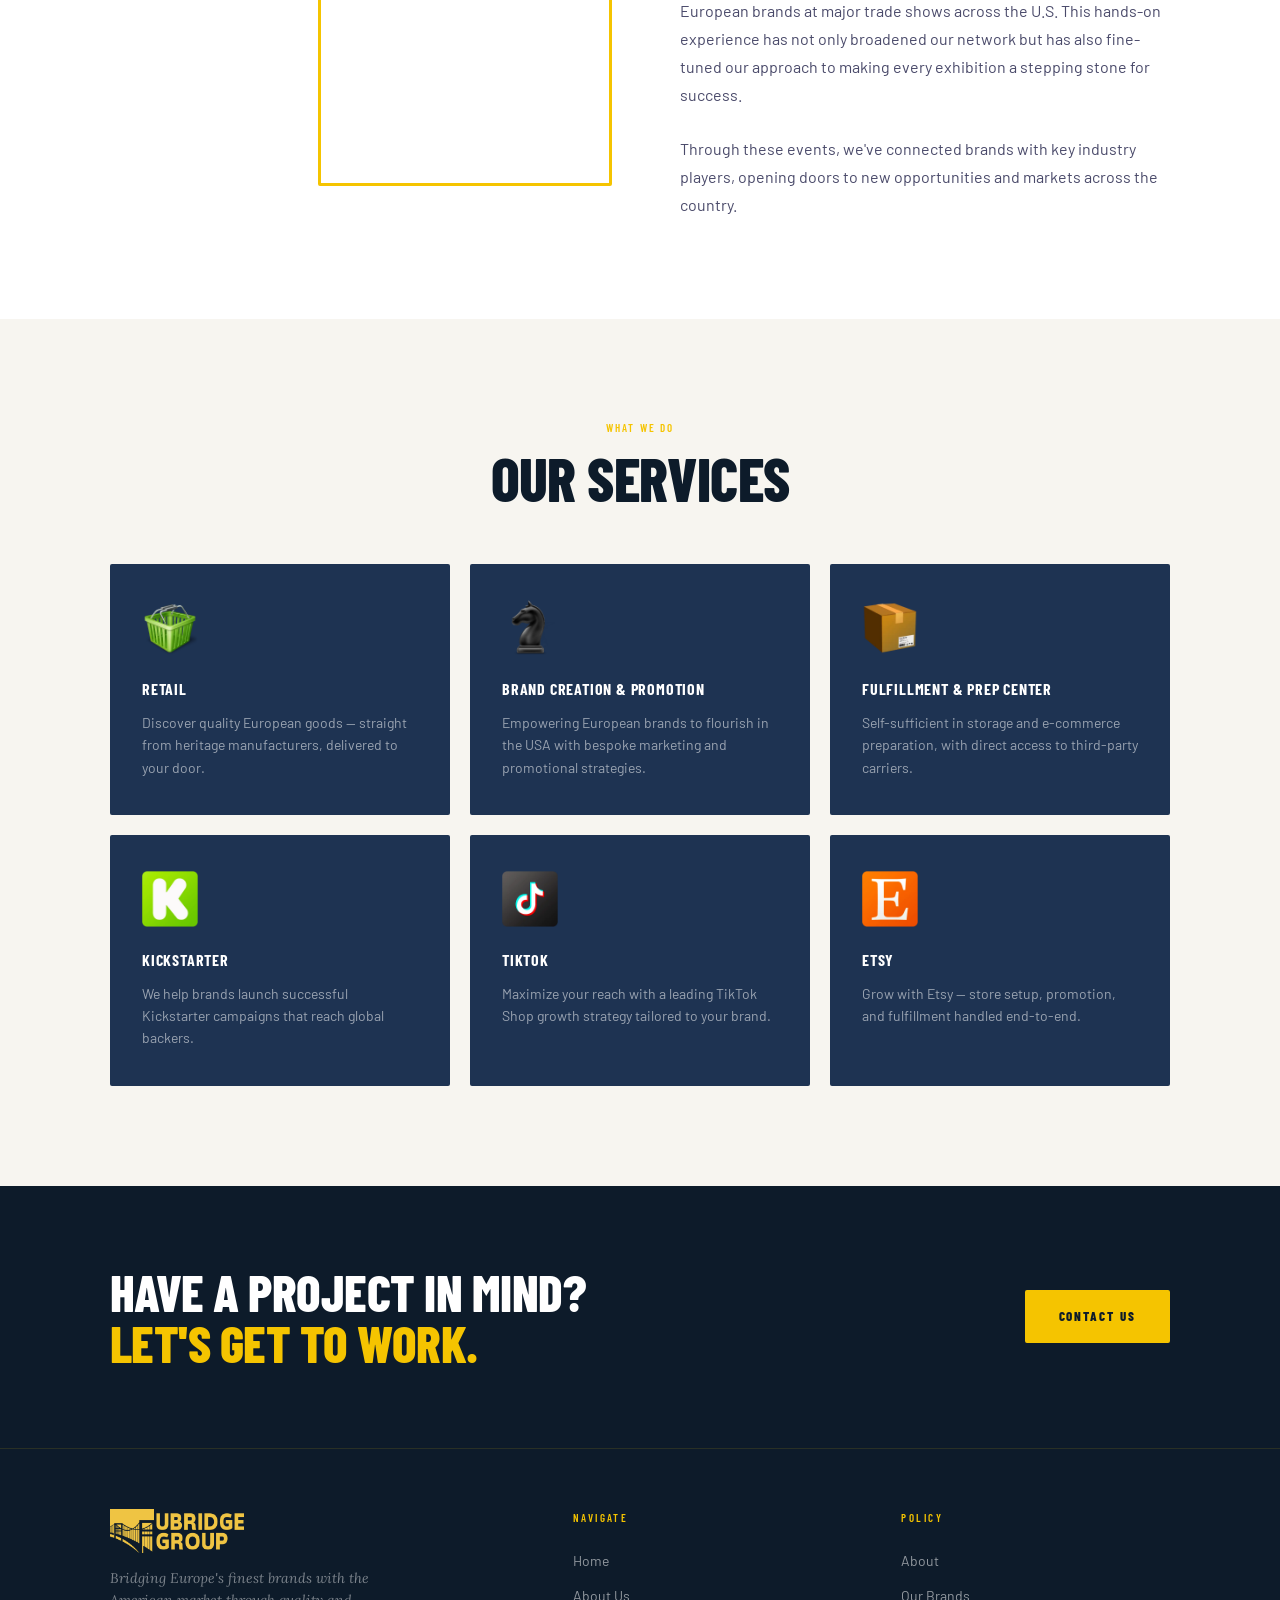
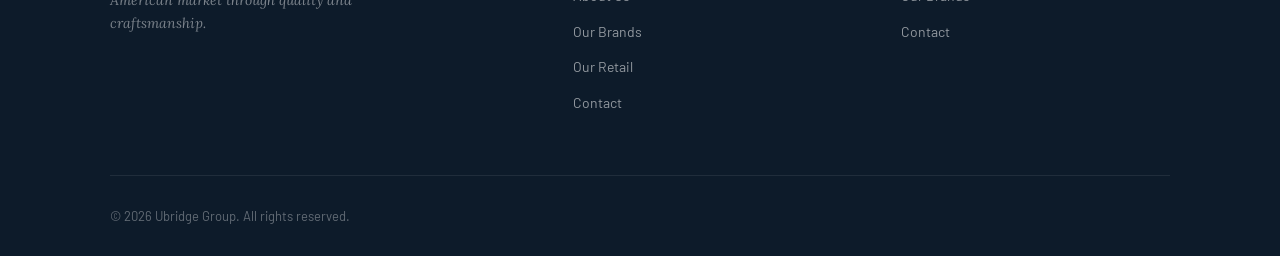
==== commit 52d6135b: "Add files via upload" ====
--- a/about.html
+++ b/about.html
@@ -10,7 +10,7 @@
 <body>
 
   <nav class="nav" id="nav">
-    <a href="index.html" class="nav__logo">U<span>bridge</span> Group</a>
+    <a href="index.html" class="nav__logo"><img src="images/ubridgeLogo.png" alt="Ubridge Group" class="nav__logo-img" /></a>
     <ul class="nav__links" id="navLinks">
       <li><a href="index.html">Home</a></li>
       <li><a href="about.html" class="active">About Us</a></li>
@@ -145,7 +145,7 @@
     <div class="container">
       <div class="footer__inner">
         <div>
-          <div class="footer__logo">U<span>bridge</span> Group</div>
+          <a href="index.html" class="footer__logo"><img src="images/ubridgeLogo.png" alt="Ubridge Group" class="footer__logo-img" /></a>
           <p class="footer__tagline">Bridging Europe's finest brands with the American market through quality and craftsmanship.</p>
         </div>
         <div>
--- a/style.css
+++ b/style.css
@@ -120,14 +120,16 @@
   box-shadow: 0 4px 30px rgba(0,0,0,0.3);
 }
 .nav__logo {
-  font-family: var(--font-display);
-  font-weight: 800;
-  font-size: 20px;
-  letter-spacing: 0.05em;
-  text-transform: uppercase;
-  color: var(--white);
-}
-.nav__logo span { color: var(--yellow); }
+  display: flex;
+  align-items: center;
+  text-decoration: none;
+  flex-shrink: 0;
+}
+.nav__logo-img {
+  height: 36px;
+  width: auto;
+  display: block;
+}
 .nav__links {
   display: flex;
   gap: 36px;
@@ -901,15 +903,16 @@
   margin-bottom: 50px;
 }
 .footer__logo {
-  font-family: var(--font-display);
-  font-size: 22px;
-  font-weight: 800;
-  letter-spacing: 0.05em;
-  text-transform: uppercase;
-  color: var(--white);
+  display: flex;
+  align-items: center;
   margin-bottom: 14px;
-}
-.footer__logo span { color: var(--yellow); }
+  text-decoration: none;
+}
+.footer__logo-img {
+  height: 44px;
+  width: auto;
+  display: block;
+}
 .footer__tagline {
   font-family: var(--font-accent);
   font-style: italic;
